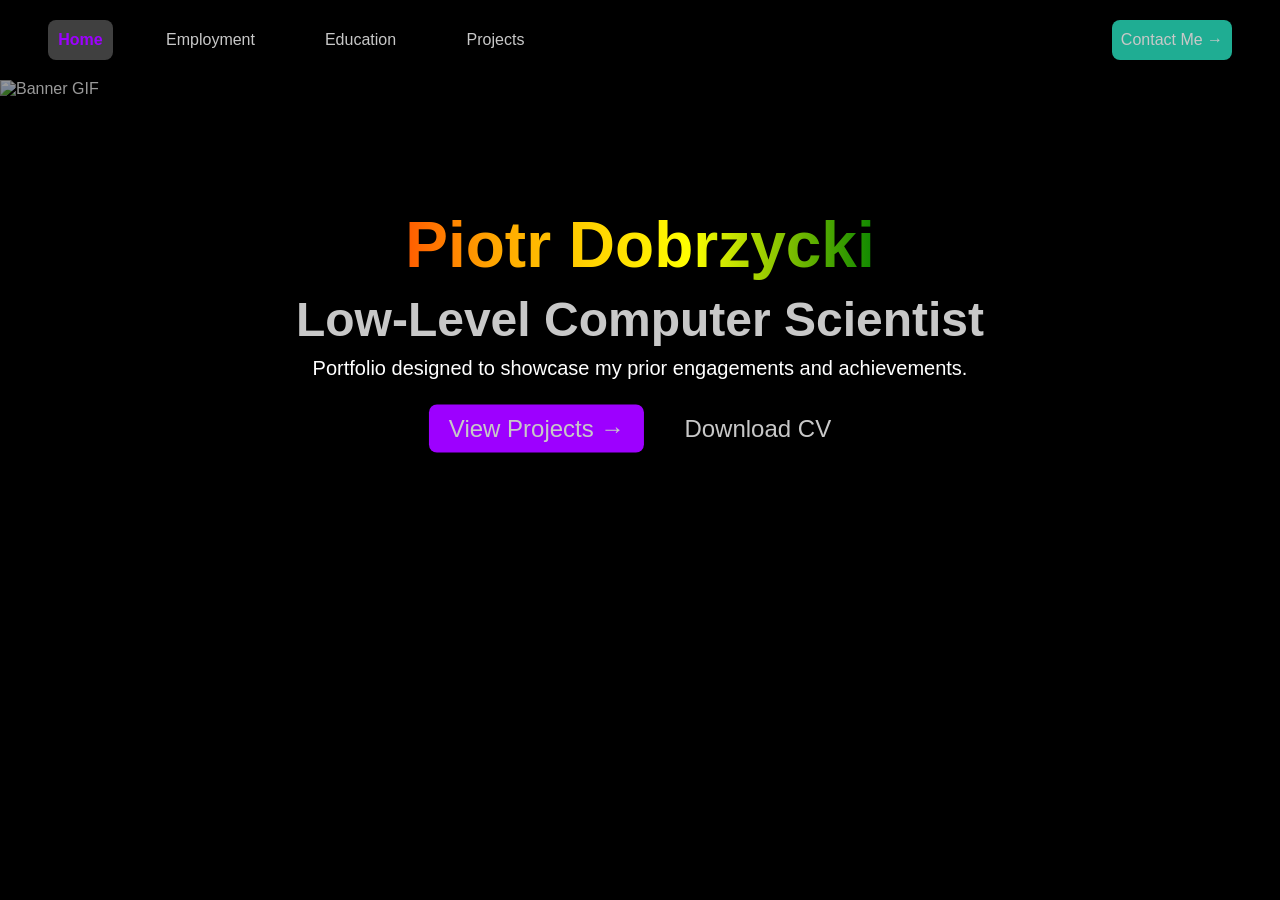
==== index/index.html @ e98dc372 "Education And Stuffs" ====
<!DOCTYPE html>
<html lang="en">
<head>
    <meta charset="UTF-8">
    <meta name="viewport" content="width=device-width, initial-scale=1.0">
    <title>Fel-lek</title>
    <link rel="stylesheet" href="../theme.css">
    <link rel="stylesheet" href="index.css">
</head>

<body>

    <div id="taskbar"></div>

    <div id="banner">

        <img src="../images/banner.gif" alt="Banner GIF">

        <div id="banner-content">
            <h1 id="name">Piotr Dobrzycki</h1>
            <h2>Low-Level Computer Scientist</h2>
            <p>Portfolio designed to showcase my prior engagements and achievements.</p>

            <div id="banner-buttons">
                <a id="view-projects" href="../projects/projects.html">View Projects →</a>
                <a href="cv.pdf" download>Download CV</a>
            </div>
        </div>
    </div>

    <script src="../taskbar/taskbar.js"></script>

</body>
</html>
---- theme.css ----
body
{
    background-color: black;
    color: white;
    font-family: Arial, Helvetica, sans-serif;

    margin-top: 1rem;
    margin-left: 3rem;
    margin-right: 3rem;
}

a
{
    color: rgb(200, 200, 200);
    text-decoration: none;
    border-radius: 8px;
}

a:hover
{
    color: white;
    font-weight: bold;
}
---- index/index.css ----
#banner
{
    position: relative;

    margin-top: 1rem;
    margin-left: -3rem;
    margin-right: -3rem;

    width: calc(100% + 6rem);
    height: 500px;

    box-sizing: border-box;
}

#banner::before
{
    content: "";
    position: absolute;
    inset: 0;

    background-color: rgba(0, 0, 0, 0.4);
}

#banner img
{
    width: 100%;
    height: 100%;
    object-fit: cover;
}

#banner-content
{
    position: absolute;
    top: 50%;
    left: 50%;
    transform: translate(-50%, -50%);

    text-align: center;
    z-index: 1;
}

#banner-content h1,
#banner-content h2,
#banner-content p
{
    margin: 0;
    font-size: 64px;
    white-space: nowrap;
}

#banner-content h2
{
    margin-top: 10px;

    font-size: 48px;

    color: rgb(200, 200, 200);
}

#banner-content p
{
    margin-top: 10px;

    font-size: 20px;
}

#banner-buttons
{
    display: flex;
    justify-content: center;
    gap: 20px;

    margin-top: 25px;

    font-size: 24px;
}

#banner-buttons a
{
    padding: 10px 20px;
    border-radius: 8px;
    background-color: rgba(0, 0, 0, 0.6);
}

#view-projects
{
    background-color:  rgb(157, 0, 255) !important;
}

#name
{
    background: linear-gradient(
        90deg,
        red,
        orange,
        yellow,
        green,
        cyan,
        blue,
        violet,
        red
    );

    background-size: 200% 100%;
    background-clip: text;
    -webkit-background-clip: text;
    color: transparent;

    animation: rainbow 3s linear infinite;
}

@keyframes rainbow
{
    from
    {
        background-position: 0% 50%;
    }

    to
    {
        background-position: 200% 50%;
    }
}
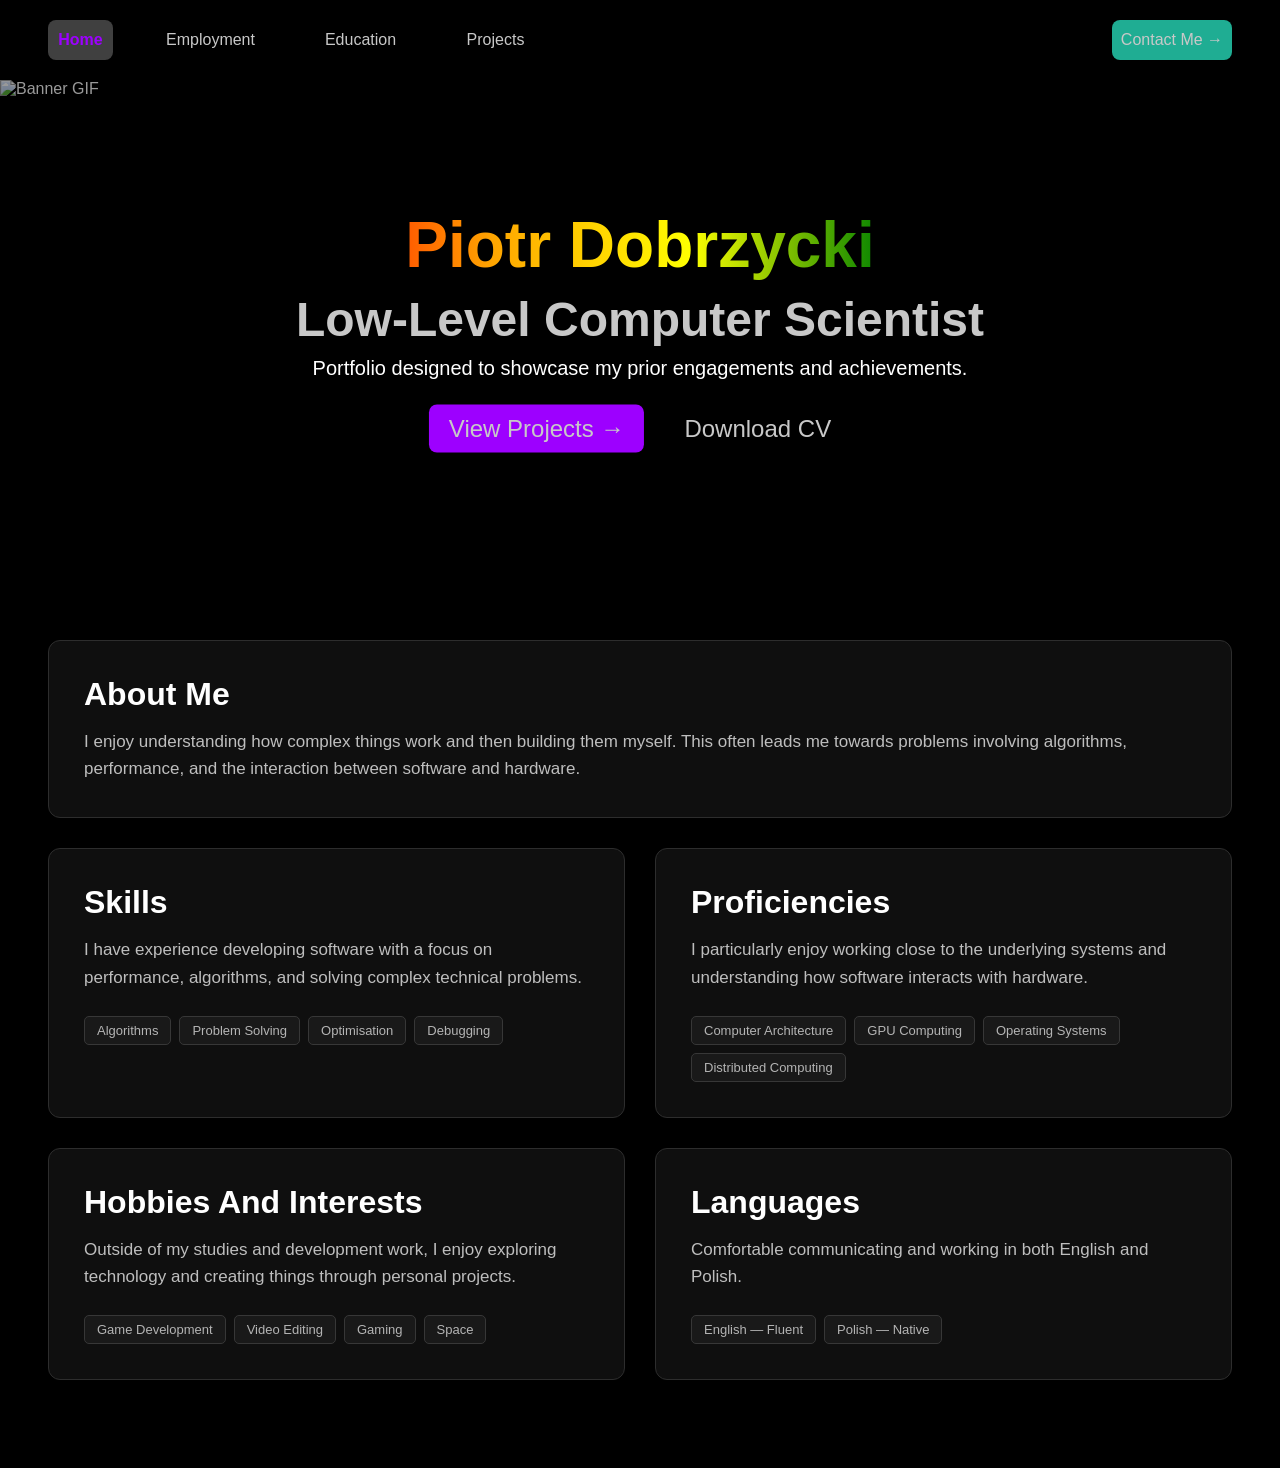
==== commit c4f1174f: "Finalise Website" ====
--- a/index/index.html
+++ b/index/index.html
@@ -3,7 +3,9 @@
 <head>
     <meta charset="UTF-8">
     <meta name="viewport" content="width=device-width, initial-scale=1.0">
+
     <title>Fel-lek</title>
+
     <link rel="stylesheet" href="../theme.css">
     <link rel="stylesheet" href="index.css">
 </head>
@@ -19,14 +21,117 @@
         <div id="banner-content">
             <h1 id="name">Piotr Dobrzycki</h1>
             <h2>Low-Level Computer Scientist</h2>
-            <p>Portfolio designed to showcase my prior engagements and achievements.</p>
+
+            <p>
+                Portfolio designed to showcase my prior engagements and achievements.
+            </p>
 
             <div id="banner-buttons">
-                <a id="view-projects" href="../projects/projects.html">View Projects →</a>
-                <a href="cv.pdf" download>Download CV</a>
+                <a id="view-projects" href="../projects/projects.html">
+                    View Projects →
+                </a>
+
+                <a href="cv.pdf" download>
+                    Download CV
+                </a>
             </div>
         </div>
+
     </div>
+
+    <main id="about">
+
+        <div class="about-grid">
+
+            <section class="about-section about-wide">
+
+                <h2>About Me</h2>
+
+                <p>
+                    I enjoy understanding how complex things work and then
+                    building them myself. This often leads me towards problems
+                    involving algorithms, performance, and the interaction
+                    between software and hardware.
+                </p>
+
+            </section>
+
+            <section class="about-section">
+
+                <h2>Skills</h2>
+
+                <p>
+                    I have experience developing software with a focus on
+                    performance, algorithms, and solving complex technical
+                    problems.
+                </p>
+
+                <div class="about-tags">
+                    <span>Algorithms</span>
+                    <span>Problem Solving</span>
+                    <span>Optimisation</span>
+                    <span>Debugging</span>
+                </div>
+
+            </section>
+
+            <section class="about-section">
+
+                <h2>Proficiencies</h2>
+
+                <p>
+                    I particularly enjoy working close to the underlying
+                    systems and understanding how software interacts with
+                    hardware.
+                </p>
+
+                <div class="about-tags">
+                    <span>Computer Architecture</span>
+                    <span>GPU Computing</span>
+                    <span>Operating Systems</span>
+                    <span>Distributed Computing</span>
+                </div>
+
+            </section>
+
+            <section class="about-section">
+
+                <h2>Hobbies And Interests</h2>
+
+                <p>
+                    Outside of my studies and development work, I enjoy
+                    exploring technology and creating things through
+                    personal projects.
+                </p>
+
+                <div class="about-tags">
+                    <span>Game Development</span>
+                    <span>Video Editing</span>
+                    <span>Gaming</span>
+                    <span>Space</span>
+                </div>
+
+            </section>
+
+            <section class="about-section">
+
+                <h2>Languages</h2>
+
+                <p>
+                    Comfortable communicating and working in both English
+                    and Polish.
+                </p>
+
+                <div class="about-tags">
+                    <span>English — Fluent</span>
+                    <span>Polish — Native</span>
+                </div>
+
+            </section>
+
+        </div>
+
+    </main>
 
     <script src="../taskbar/taskbar.js"></script>
 
--- a/index/index.css
+++ b/index/index.css
@@ -120,4 +120,102 @@
     {
         background-position: 200% 50%;
     }
+}
+
+#about
+{
+    max-width: 1200px;
+
+    margin: 60px auto 0;
+    padding-bottom: 5rem;
+}
+
+.about-grid
+{
+    display: grid;
+    grid-template-columns: 1fr 1fr;
+    gap: 30px;
+}
+
+.about-section
+{
+    padding: 35px;
+
+    border: 1px solid rgb(45, 45, 45);
+    border-radius: 12px;
+
+    background-color: rgb(15, 15, 15);
+
+    transition:
+        transform 0.2s ease,
+        border-color 0.2s ease,
+        box-shadow 0.2s ease;
+}
+
+.about-section:hover
+{
+    transform: translateY(-5px);
+
+    border-color: rgb(100, 100, 100);
+
+    box-shadow: 0 10px 40px rgba(0, 0, 0, 0.5);
+}
+
+.about-wide
+{
+    grid-column: 1 / -1;
+}
+
+.about-section h2
+{
+    margin: 0 0 15px;
+
+    color: white;
+
+    font-size: 32px;
+}
+
+.about-section p
+{
+    margin: 0;
+
+    color: rgb(190, 190, 190);
+
+    font-size: 17px;
+    line-height: 1.6;
+}
+
+.about-tags
+{
+    display: flex;
+    flex-wrap: wrap;
+    gap: 8px;
+
+    margin-top: 25px;
+}
+
+.about-tags span
+{
+    padding: 6px 12px;
+
+    border: 1px solid rgb(55, 55, 55);
+    border-radius: 5px;
+
+    background-color: rgb(25, 25, 25);
+    color: rgb(180, 180, 180);
+
+    font-size: 13px;
+}
+
+@media (max-width: 800px)
+{
+    .about-grid
+    {
+        grid-template-columns: 1fr;
+    }
+
+    .about-wide
+    {
+        grid-column: auto;
+    }
 }
